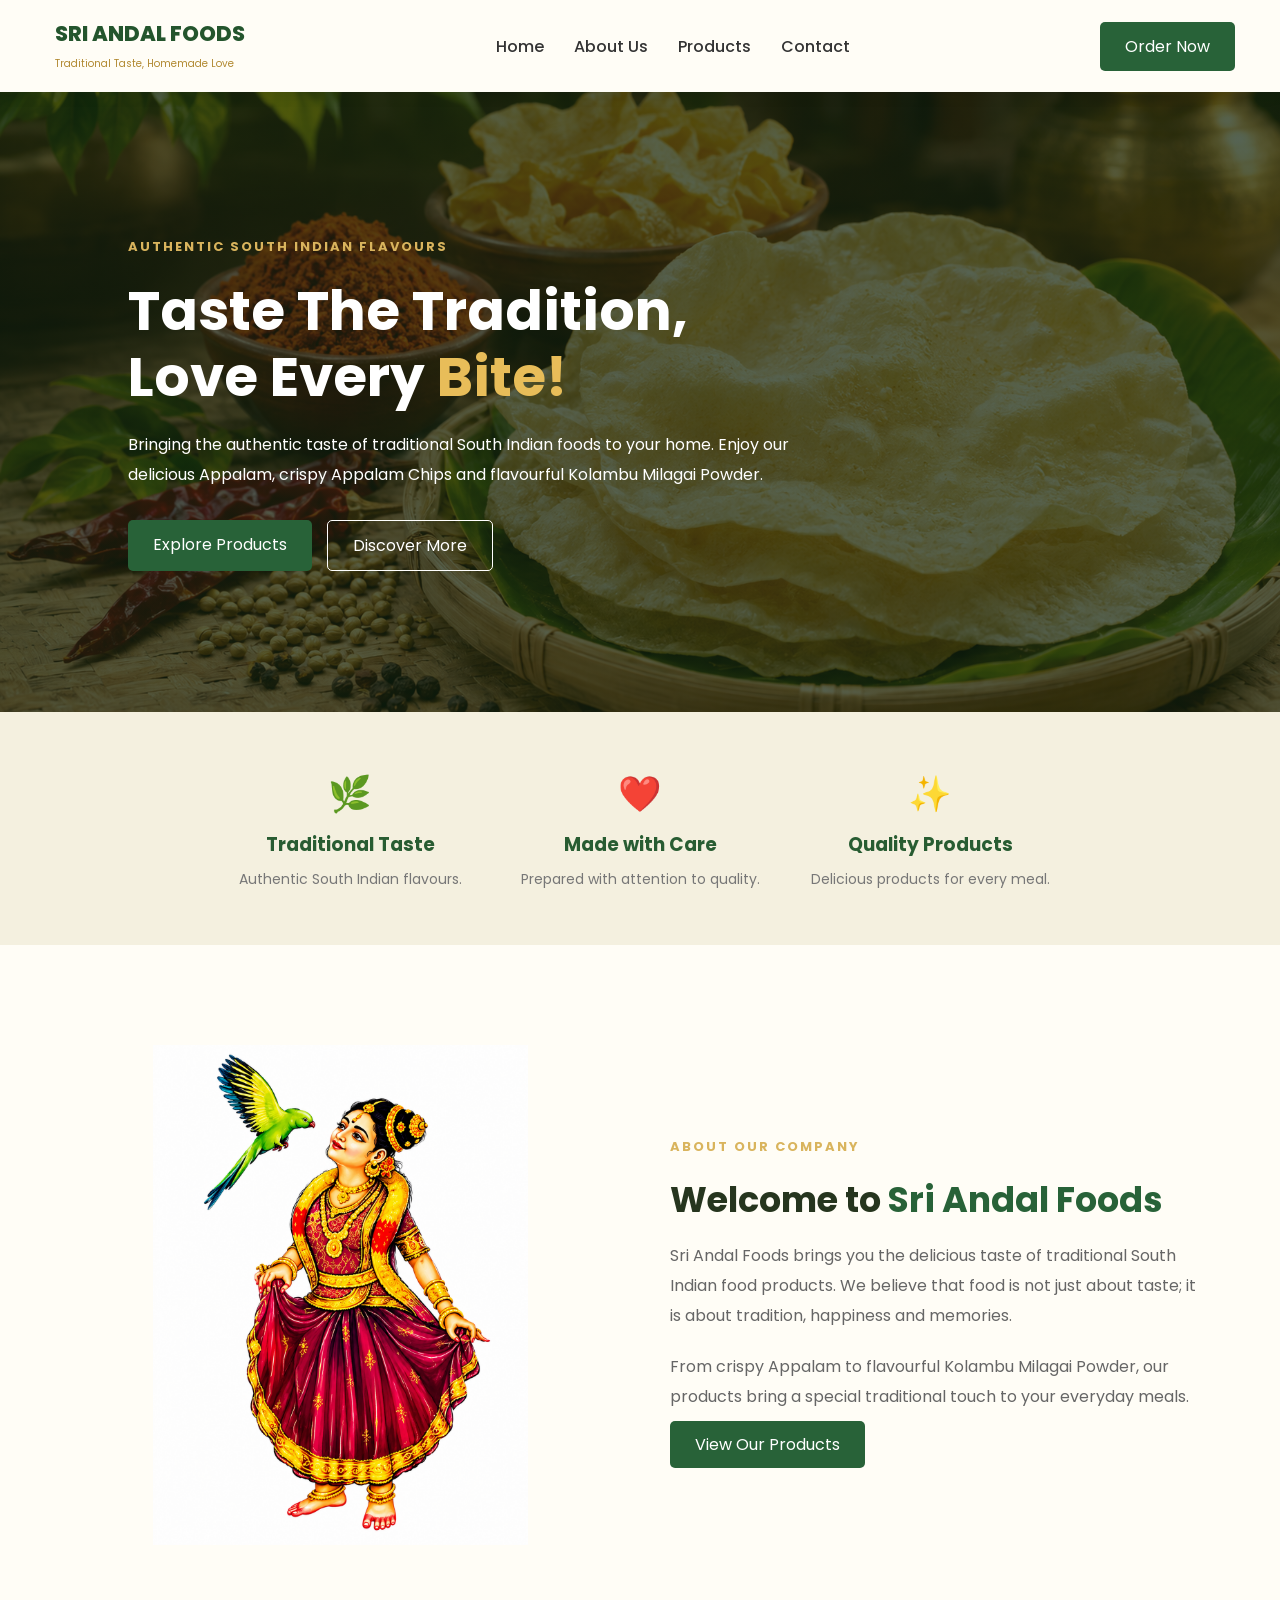
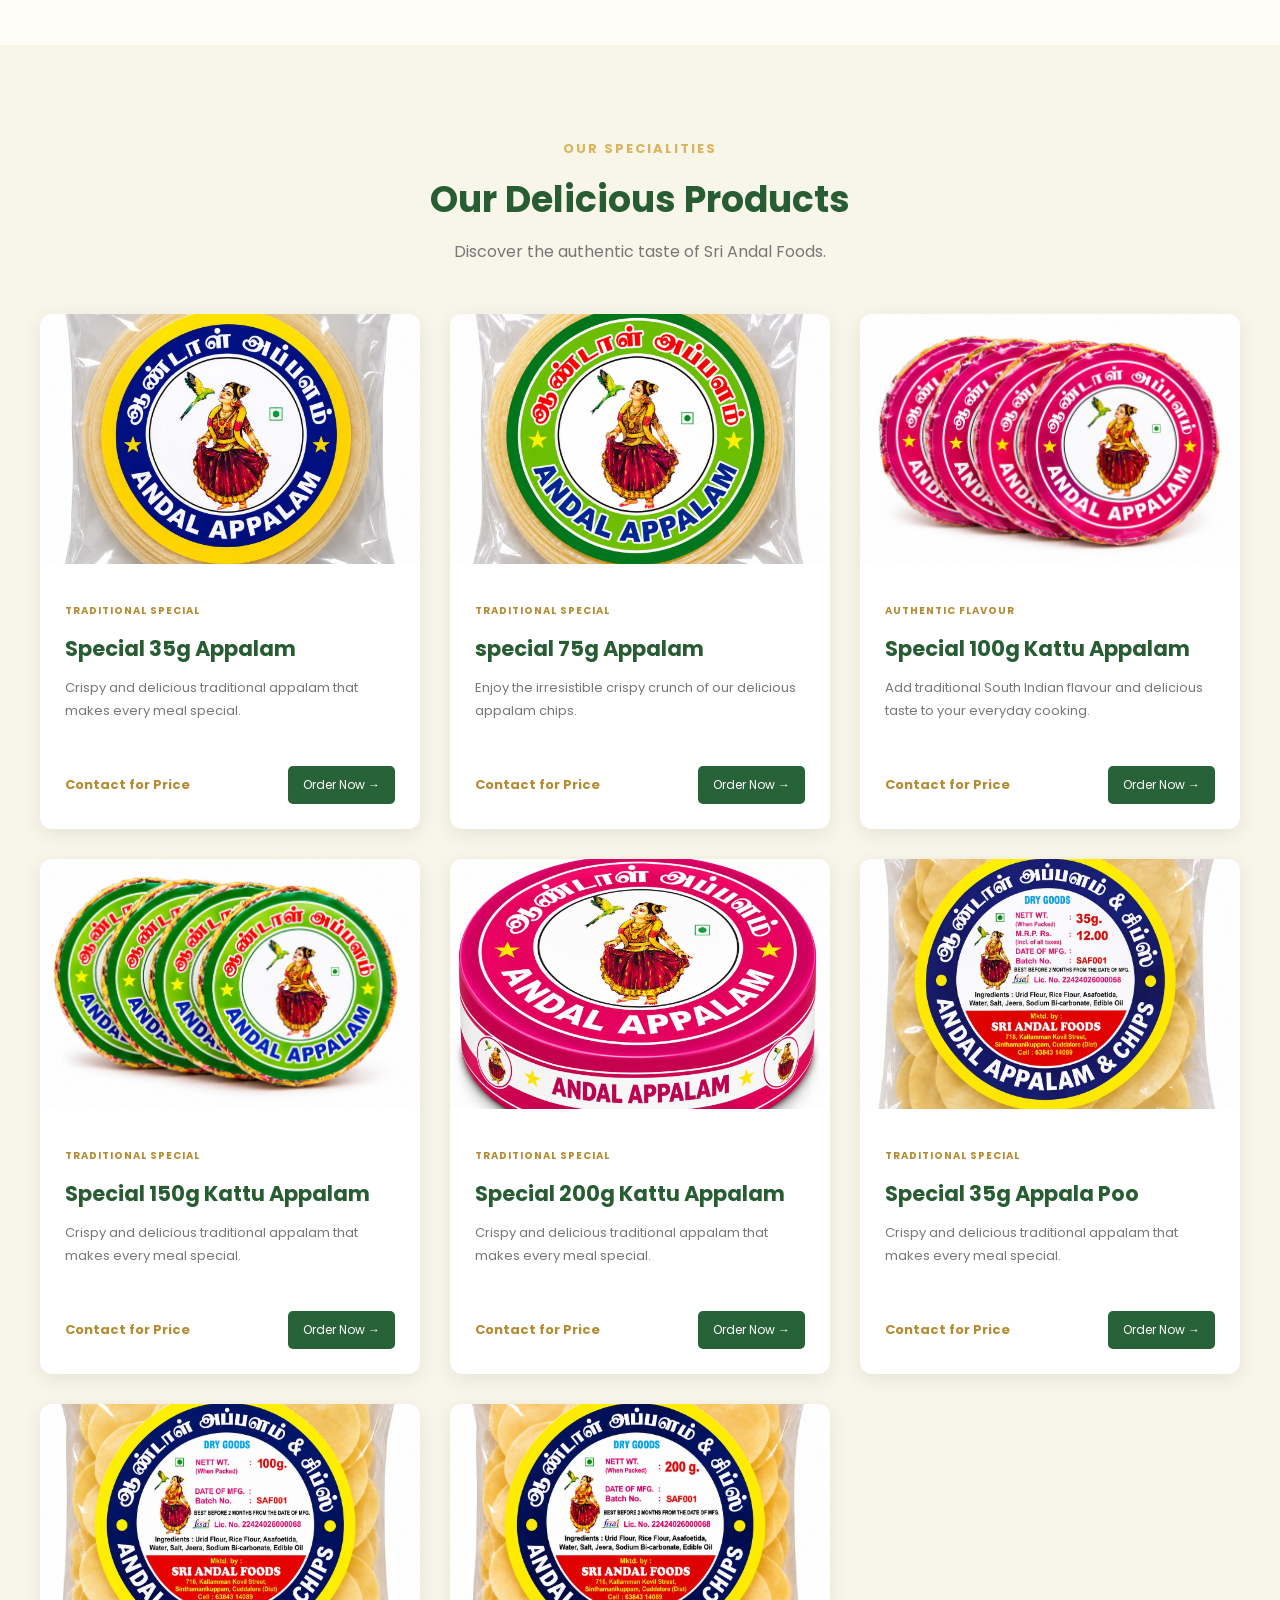
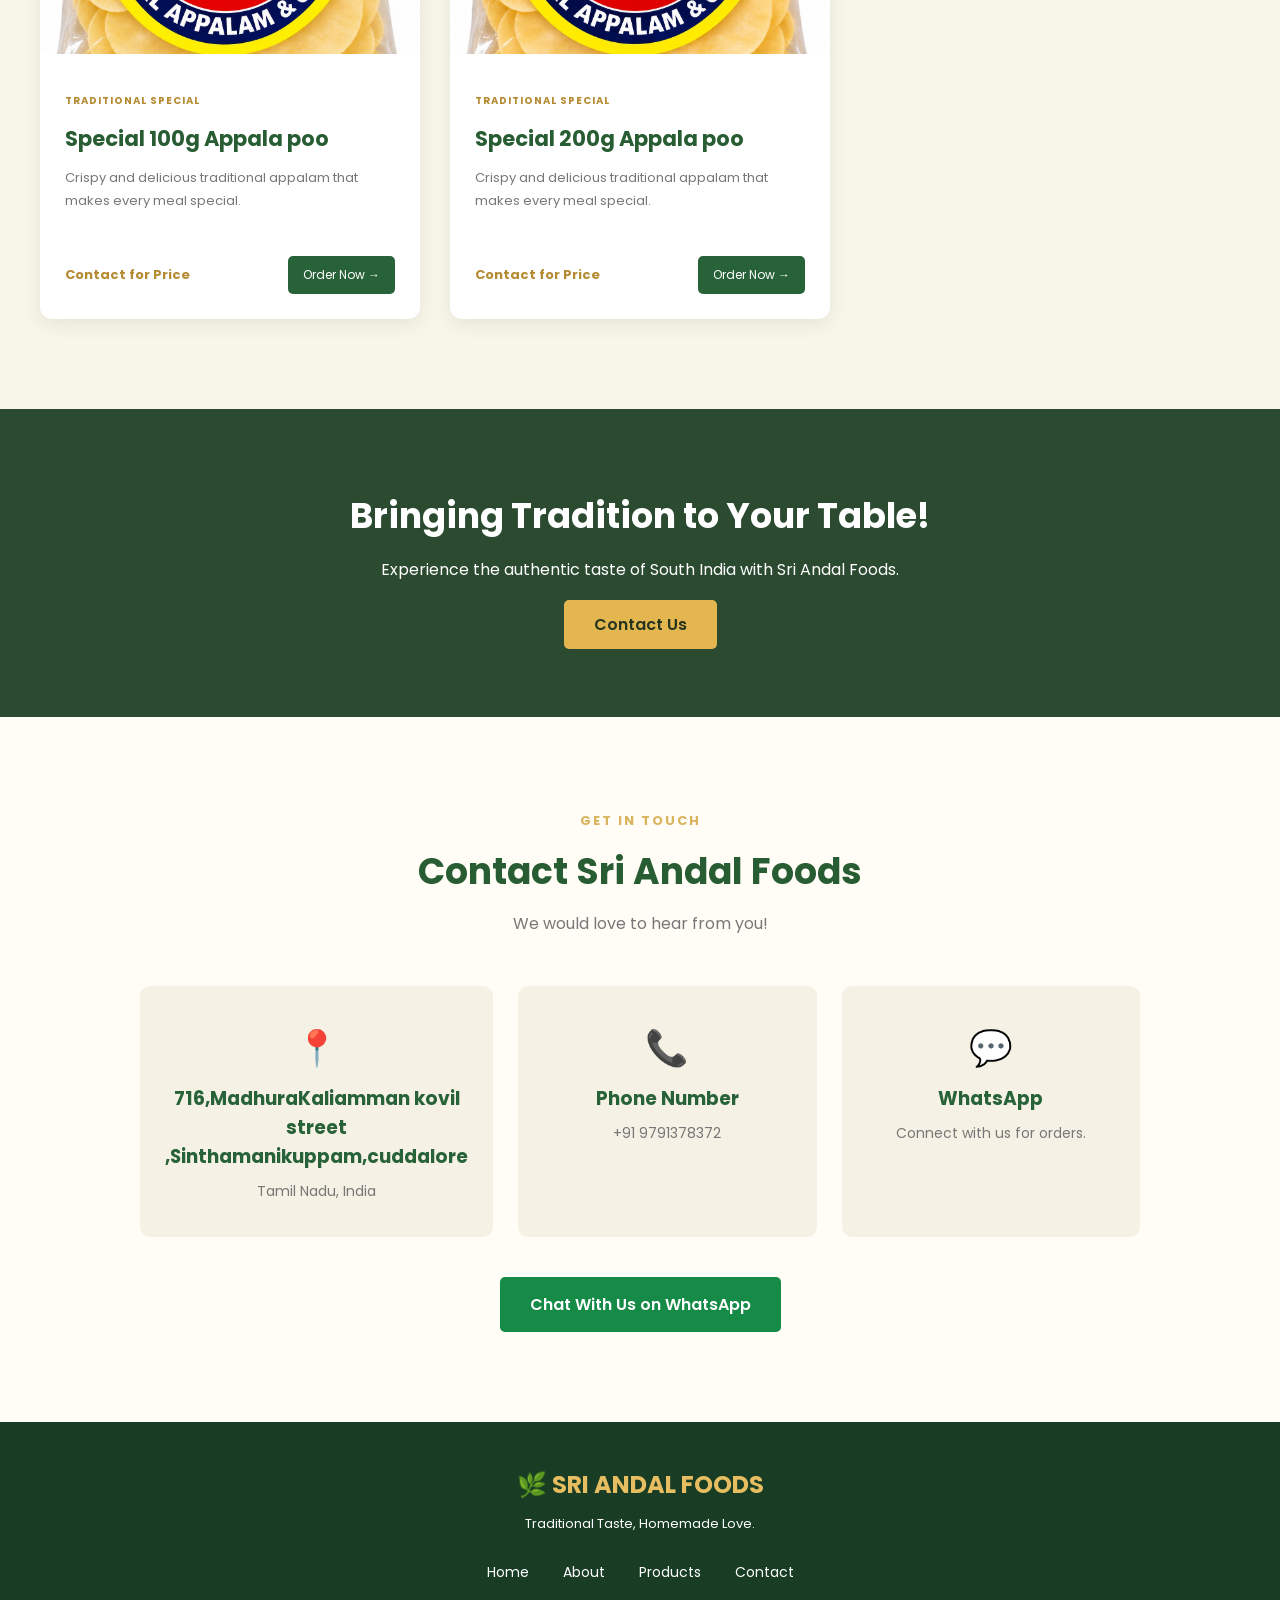
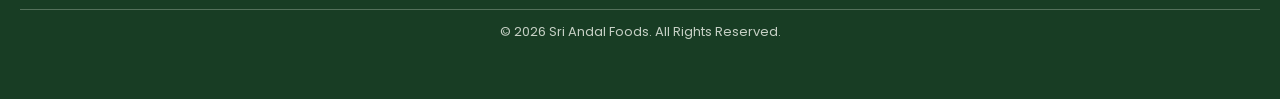
==== index.html @ ff87622d "Sri_Andal_Foods" ====
<!DOCTYPE html>
<html lang="en">
<head>
    <meta charset="UTF-8">
    <meta name="viewport" content="width=device-width, initial-scale=1.0">

    <title>Sri Andal Foods | Traditional Taste</title>

    <link rel="stylesheet" href="style.css">

    <link rel="preconnect" href="https://fonts.googleapis.com">
    <link href="https://fonts.googleapis.com/css2?family=Poppins:wght@400;500;600;700;800&display=swap" rel="stylesheet">
</head>

<body>

    <!-- NAVBAR -->

    <header>
        <nav class="navbar">

            <div class="logo">
                <span></span>
                <div>
                    <h2>SRI ANDAL FOODS</h2>
                    <small>Traditional Taste, Homemade Love</small>
                </div>
            </div>

            <ul class="nav-links" id="navLinks">
                <li><a href="#home">Home</a></li>
                <li><a href="#about">About Us</a></li>
                <li><a href="#products">Products</a></li>
                <li><a href="#contact">Contact</a></li>
            </ul>

            <a href="#products" class="nav-btn">Order Now</a>

            <div class="menu-icon" onclick="toggleMenu()">☰</div>

        </nav>
    </header>


    <!-- HOME SECTION -->

    <section class="hero" id="home">

        <div class="hero-content">

            <span class="tagline">AUTHENTIC SOUTH INDIAN FLAVOURS</span>

            <h1>
                Taste The Tradition,<br>
                Love Every <span>Bite!</span>
            </h1>

            <p>
                Bringing the authentic taste of traditional South Indian
                foods to your home. Enjoy our delicious Appalam,
                crispy Appalam Chips and flavourful Kolambu Milagai Powder.
            </p>

            <div class="hero-buttons">
                <a href="#products" class="primary-btn">Explore Products</a>
                <a href="#about" class="secondary-btn">Discover More</a>
            </div>

        </div>

    </section>


    <!-- FEATURES -->

    <section class="features">

        <div class="feature">
            <h2>🌿</h2>
            <h3>Traditional Taste</h3>
            <p>Authentic South Indian flavours.</p>
        </div>

        <div class="feature">
            <h2>❤️</h2>
            <h3>Made with Care</h3>
            <p>Prepared with attention to quality.</p>
        </div>

        <div class="feature">
            <h2>✨</h2>
            <h3>Quality Products</h3>
            <p>Delicious products for every meal.</p>
        </div>

    </section>


    <!-- ABOUT SECTION -->

    <section class="about" id="about">

        <div class="about-image">
            <img src="logo.png"
                 alt="Traditional Indian food">
        </div>

        <div class="about-content">

            <span class="section-tag">ABOUT OUR COMPANY</span>

            <h2>Welcome to <span>Sri Andal Foods</span></h2>

            <p>
                Sri Andal Foods brings you the delicious taste of
                traditional South Indian food products.

                We believe that food is not just about taste;
                it is about tradition, happiness and memories.
            </p>

            <p>
                From crispy Appalam to flavourful Kolambu
                Milagai Powder, our products bring a special
                traditional touch to your everyday meals.
            </p>

            <a href="#products" class="primary-btn">View Our Products</a>

        </div>

    </section>


    <!-- PRODUCTS SECTION -->

    <section class="products" id="products">

        <div class="section-heading">

            <span class="section-tag">OUR SPECIALITIES</span>

            <h2>Our Delicious Products</h2>

            <p>Discover the authentic taste of Sri Andal Foods.</p>

        </div>


        <div class="product-container">


            <!-- PRODUCT 1 -->

            <div class="product-card">

                <div class="product-image">
                    <img src="35g.jpeg"
                         alt="Appalam">
                </div>

                <div class="product-info">

                    <span class="product-label">TRADITIONAL SPECIAL</span>

                    <h3>Special 35g Appalam</h3>

                    <p>
                        Crispy and delicious traditional appalam
                        that makes every meal special.
                    </p>

                    <div class="product-bottom">
                        <h4>Contact for Price</h4>
                        <button onclick="orderProduct('Special 35g Appalam')">
                            Order Now →
                        </button>
                    </div>

                </div>

            </div>


            <!-- PRODUCT 2 -->

            <div class="product-card">

                <div class="product-image">
                    <img src="75g.jpeg"
                         alt="Appalam Chips">
                </div>

                <div class="product-info">

                    <span class="product-label">TRADITIONAL SPECIAL</span>

                    <h3>special 75g Appalam</h3>

                    <p>
                        Enjoy the irresistible crispy crunch
                        of our delicious appalam chips.
                    </p>

                    <div class="product-bottom">
                        <h4>Contact for Price</h4>
                        <button onclick="orderProduct('Appalam Chips')">
                            Order Now →
                        </button>
                    </div>

                </div>

            </div>


            <!-- PRODUCT 3 -->

            <div class="product-card">

                <div class="product-image">
                    <img src="r100g.jpeg"
                         alt="Special 100g Kattu Appalam">
                </div>

                <div class="product-info">

                    <span class="product-label">AUTHENTIC FLAVOUR</span>

                    <h3>Special 100g Kattu Appalam</h3>

                    <p>
                        Add traditional South Indian flavour
                        and delicious taste to your everyday cooking.
                    </p>

                    <div class="product-bottom">
                        <h4>Contact for Price</h4>
                        <button onclick="orderProduct('Special 100g Kattu Appalam')">
                            Order Now →
                        </button>
                    </div>

                </div>

            </div>
            <!--product 4-->
             <div class="product-card">

                <div class="product-image">
                    <img src="g150g.jpeg"
                         alt="Appalam">
                </div>

                <div class="product-info">

                    <span class="product-label">TRADITIONAL SPECIAL</span>

                    <h3>Special 150g Kattu Appalam</h3>

                    <p>
                        Crispy and delicious traditional appalam
                        that makes every meal special.
                    </p>

                    <div class="product-bottom">
                        <h4>Contact for Price</h4>
                        <button onclick="orderProduct('Special 150g Kattu Appalam')">
                            Order Now →
                        </button>
                    </div>

                </div>

            </div>
            <!--product 5-->
             <div class="product-card">

                <div class="product-image">
                    <img src="200g.jpeg"
                         alt="Appalam">
                </div>

                <div class="product-info">

                    <span class="product-label">TRADITIONAL SPECIAL</span>

                    <h3>Special 200g Kattu Appalam</h3>

                    <p>
                        Crispy and delicious traditional appalam
                        that makes every meal special.
                    </p>

                    <div class="product-bottom">
                        <h4>Contact for Price</h4>
                        <button onclick="orderProduct('Special 200g Kattu Appalam')">
                            Order Now →
                        </button>
                    </div>

                </div>

            </div>
            <!--product 6-->
             <div class="product-card">

                <div class="product-image">
                    <img src="poo35g.jpeg"
                         alt="Appalam">
                </div>

                <div class="product-info">

                    <span class="product-label">TRADITIONAL SPECIAL</span>

                    <h3>Special 35g Appala Poo</h3>

                    <p>
                        Crispy and delicious traditional appalam
                        that makes every meal special.
                    </p>

                    <div class="product-bottom">
                        <h4>Contact for Price</h4>
                        <button onclick="orderProduct('Special 35g Appala Poo')">
                            Order Now →
                        </button>
                    </div>

                </div>

            </div>
            <!--product 7-->
             <div class="product-card">

                <div class="product-image">
                    <img src="poo100g.jpeg"
                         alt="Appalam">
                </div>

                <div class="product-info">

                    <span class="product-label">TRADITIONAL SPECIAL</span>

                    <h3>Special 100g Appala poo</h3>

                    <p>
                        Crispy and delicious traditional appalam
                        that makes every meal special.
                    </p>

                    <div class="product-bottom">
                        <h4>Contact for Price</h4>
                        <button onclick="orderProduct('Special 100g Appala Poo')">
                            Order Now →
                        </button>
                    </div>

                </div>

            </div>
            <!--product 8-->
             <div class="product-card">

                <div class="product-image">
                    <img src="poo200g.jpeg"
                         alt="Appalam">
                </div>

                <div class="product-info">

                    <span class="product-label">TRADITIONAL SPECIAL</span>

                    <h3>Special 200g Appala poo</h3>

                    <p>
                        Crispy and delicious traditional appalam
                        that makes every meal special.
                    </p>

                    <div class="product-bottom">
                        <h4>Contact for Price</h4>
                        <button onclick="orderProduct('Special 200g Appala Poo')">
                            Order Now →
                        </button>
                    </div>

                </div>

            </div>

        </div>

    </section>


    <!-- BANNER -->

    <section class="banner">

        <div>
            <h2>Bringing Tradition to Your Table!</h2>
            <p>Experience the authentic taste of South India with Sri Andal Foods.</p>
            <a href="#contact" class="banner-btn">Contact Us</a>
        </div>

    </section>


    <!-- CONTACT SECTION -->

    <section class="contact" id="contact">

        <div class="section-heading">

            <span class="section-tag">GET IN TOUCH</span>

            <h2>Contact Sri Andal Foods</h2>

            <p>We would love to hear from you!</p>

        </div>


        <div class="contact-container">

            <div class="contact-box">

                <h2>📍</h2>
                <h3>716,MadhuraKaliamman kovil street ,Sinthamanikuppam,cuddalore</h3>
                <p>Tamil Nadu, India</p>

            </div>

            <div class="contact-box">

                <h2>📞</h2>
                <h3>Phone Number</h3>
                <p>+91 9791378372</p>

            </div>

            <div class="contact-box">

                <h2>💬</h2>
                <h3>WhatsApp</h3>
                <p>Connect with us for orders.</p>

            </div>

        </div>

        <a href="https://wa.me/91XXXXXXXXXX"
           class="whatsapp-btn" target="_blank">
            Chat With Us on WhatsApp
        </a>

    </section>


    <!-- FOOTER -->

    <footer>

        <h2>🌿 SRI ANDAL FOODS</h2>

        <p>Traditional Taste, Homemade Love.</p>

        <div class="footer-links">
            <a href="#home">Home</a>
            <a href="#about">About</a>
            <a href="#products">Products</a>
            <a href="#contact">Contact</a>
        </div>

        <hr>

        <p class="copyright">
            © 2026 Sri Andal Foods. All Rights Reserved.
        </p>

    </footer>


    <script src="script.js"></script>

</body>
</html>
---- style.css ----
* {
    margin: 0;
    padding: 0;
    box-sizing: border-box;
    font-family: 'Poppins', sans-serif;
    scroll-behavior: smooth;
}

body {
    background: #fffdf6;
    color: #26351e;
}

/* NAVBAR */

header {
    background: #fffdf6;
    position: sticky;
    top: 0;
    z-index: 1000;
    box-shadow: 0 2px 15px rgba(0,0,0,0.08);
}

.navbar {
    max-width: 1250px;
    margin: auto;
    padding: 18px 30px;
    display: flex;
    justify-content: space-between;
    align-items: center;
}

.logo {
    display: flex;
    align-items: center;
    gap: 10px;
}

.logo span {
    font-size: 35px;
}

.logo h2 {
    font-size: 21px;
    color: #24552d;
    font-weight: 800;
}

.logo small {
    color: #b28a32;
    font-size: 10px;
}

.nav-links {
    display: flex;
    gap: 30px;
    list-style: none;
}

.nav-links a {
    text-decoration: none;
    color: #333;
    font-weight: 500;
    transition: 0.3s;
}

.nav-links a:hover {
    color: #c18d27;
}

.nav-btn, .primary-btn {
    background: #286238;
    color: white;
    padding: 12px 25px;
    border-radius: 5px;
    text-decoration: none;
    transition: 0.3s;
}

.nav-btn:hover, .primary-btn:hover {
    background: #b68a2c;
}

.menu-icon {
    display: none;
    font-size: 28px;
    cursor: pointer;
}


/* HERO */

.hero {
    min-height: 620px;

    background:
    linear-gradient(rgba(15,35,15,0.70),
    rgba(15,35,15,0.70)),
    url("companybg.png");

    background-size: cover;
    background-position: center;

    display: flex;
    align-items: center;
    padding: 60px 10%;
}

.hero-content {
    max-width: 700px;
    color: white;
}

.tagline, .section-tag {
    color: #d9b45d;
    font-size: 13px;
    font-weight: 700;
    letter-spacing: 2px;
}

.hero h1 {
    font-size: 55px;
    line-height: 1.2;
    margin: 20px 0;
}

.hero h1 span {
    color: #e8bd59;
}

.hero p {
    font-size: 16px;
    line-height: 1.9;
    margin-bottom: 30px;
}

.hero-buttons {
    display: flex;
    gap: 15px;
    flex-wrap: wrap;
}

.secondary-btn {
    color: white;
    border: 1px solid white;
    padding: 12px 25px;
    text-decoration: none;
    border-radius: 5px;
}


/* FEATURES */

.features {
    display: flex;
    justify-content: center;
    gap: 40px;
    padding: 55px 20px;
    background: #f4f0df;
    text-align: center;
    flex-wrap: wrap;
}

.feature {
    width: 250px;
}

.feature h2 {
    font-size: 35px;
}

.feature h3 {
    margin: 10px 0;
    color: #285c32;
}

.feature p {
    color: #777;
    font-size: 14px;
}


/* ABOUT */

.about {
    max-width: 1200px;
    margin: auto;
    padding: 100px 30px;
    display: flex;
    align-items: center;
    gap: 60px;
}

.about-image {
    flex: 1;
    display: flex;
    justify-content: center;
    align-items: center;
    background: transparent;
}

.about-image img {
    width: 100%;
    height: 500px;
    object-fit: contain;
    object-position: center;
    border-radius: 12px;
    box-shadow: none;
}
.about-content {
    flex: 1;
}

.about-content h2 {
    font-size: 35px;
    margin: 15px 0;
}

.about-content h2 span {
    color: #286238;
}

.about-content p {
    color: #666;
    line-height: 1.9;
    margin-bottom: 20px;
}


/* PRODUCTS */

.products {
    background: #f8f5e9;
    padding: 90px 30px;
}

.section-heading {
    text-align: center;
    margin-bottom: 50px;
}

.section-heading h2 {
    font-size: 36px;
    margin: 12px 0;
    color: #285c32;
}

.section-heading p {
    color: #777;
}

.product-container {
    max-width: 1200px;
    margin: auto;
    display: grid;
    grid-template-columns: repeat(3, 1fr);
    gap: 30px;
}

.product-card {
    background: white;
    border-radius: 12px;
    overflow: hidden;
    box-shadow: 0 5px 20px rgba(0,0,0,0.08);
    transition: 0.4s;
}

.product-card:hover {
    transform: translateY(-10px);
    box-shadow: 0 15px 30px rgba(0,0,0,0.13);
}

.product-image {
    overflow: hidden;
}

.product-image img {
    width: 100%;
    height: 250px;
    object-fit: cover;
    transition: 0.5s;
}

.product-card:hover img {
    transform: scale(1.08);
}

.product-info {
    padding: 25px;
}

.product-label {
    font-size: 10px;
    color: #b58b32;
    font-weight: 700;
    letter-spacing: 1px;
}

.product-info h3 {
    margin: 12px 0;
    font-size: 21px;
    color: #285c32;
}

.product-info p {
    font-size: 13px;
    line-height: 1.8;
    color: #777;
    min-height: 70px;
}

.product-bottom {
    display: flex;
    justify-content: space-between;
    align-items: center;
    gap: 10px;
    margin-top: 20px;
}

.product-bottom h4 {
    font-size: 13px;
    color: #b58b32;
}

.product-bottom button {
    border: none;
    background: #286238;
    color: white;
    padding: 10px 15px;
    cursor: pointer;
    border-radius: 5px;
    font-size: 12px;
}

.product-bottom button:hover {
    background: #b58b32;
}


/* BANNER */

.banner {
    background: linear-gradient(rgba(20,55,27,0.9),
    rgba(20,55,27,0.9)),
    url("https://images.unsplash.com/photo-1547592180-85f173990554?w=1400");

    background-size: cover;
    background-position: center;

    padding: 80px 20px;
    text-align: center;
    color: white;
}

.banner h2 {
    font-size: 35px;
    margin-bottom: 15px;
}

.banner p {
    margin-bottom: 30px;
}

.banner-btn {
    background: #e4b64f;
    color: #26351e;
    padding: 13px 30px;
    text-decoration: none;
    border-radius: 5px;
    font-weight: 600;
}


/* CONTACT */

.contact {
    padding: 90px 30px;
    text-align: center;
}

.contact-container {
    max-width: 1000px;
    margin: auto;
    display: grid;
    grid-template-columns: repeat(3, 1fr);
    gap: 25px;
    margin-bottom: 40px;
}

.contact-box {
    background: #f5f1e4;
    padding: 35px 15px;
    border-radius: 10px;
}

.contact-box h2 {
    font-size: 35px;
}

.contact-box h3 {
    margin: 10px;
    color: #286238;
}

.contact-box p {
    color: #777;
    font-size: 14px;
}

.whatsapp-btn {
    display: inline-block;
    background: #168b48;
    color: white;
    text-decoration: none;
    padding: 15px 30px;
    border-radius: 5px;
    font-weight: 600;
}

.whatsapp-btn:hover {
    background: #126d38;
}


/* FOOTER */

footer {
    background: #183d24;
    color: white;
    text-align: center;
    padding: 45px 20px;
}

footer h2 {
    color: #e6bd60;
}

footer p {
    margin: 12px 0;
    font-size: 13px;
}

.footer-links {
    margin: 25px 0;
}

.footer-links a {
    color: white;
    text-decoration: none;
    margin: 0 15px;
    font-size: 14px;
}

footer hr {
    border: 0;
    border-top: 1px solid #54715b;
}

.copyright {
    color: #c6d0c5;
}


/* RESPONSIVE DESIGN */

@media(max-width: 900px) {

    .nav-links {
        gap: 15px;
    }

    .product-container {
        grid-template-columns: repeat(2, 1fr);
    }

    .about {
        gap: 30px;
    }

}

@media(max-width: 650px) {

    .navbar {
        padding: 15px 20px;
    }

    .logo h2 {
        font-size: 16px;
    }

    .nav-btn {
        display: none;
    }

    .menu-icon {
        display: block;
    }

    .nav-links {
        display: none;
        position: absolute;
        top: 75px;
        left: 0;
        width: 100%;
        background: white;
        flex-direction: column;
        padding: 25px;
        text-align: center;
    }

    .nav-links.active {
        display: flex;
    }

    .hero {
        min-height: 550px;
        padding: 50px 25px;
    }

    .hero h1 {
        font-size: 38px;
    }

    .about {
        flex-direction: column;
        padding: 60px 25px;
    }

    .about-image img {
    width: 100%;
    height: 400px;
    object-fit: contain;
    object-position: center;
    }

    .about-content h2 {
        font-size: 28px;
    }

    .product-container {
        grid-template-columns: 1fr;
    }

    .contact-container {
        grid-template-columns: 1fr;
    }

    .section-heading h2 {
        font-size: 28px;
    }

    .banner h2 {
        font-size: 27px;
    }

    .features {
        gap: 30px;
    }

}
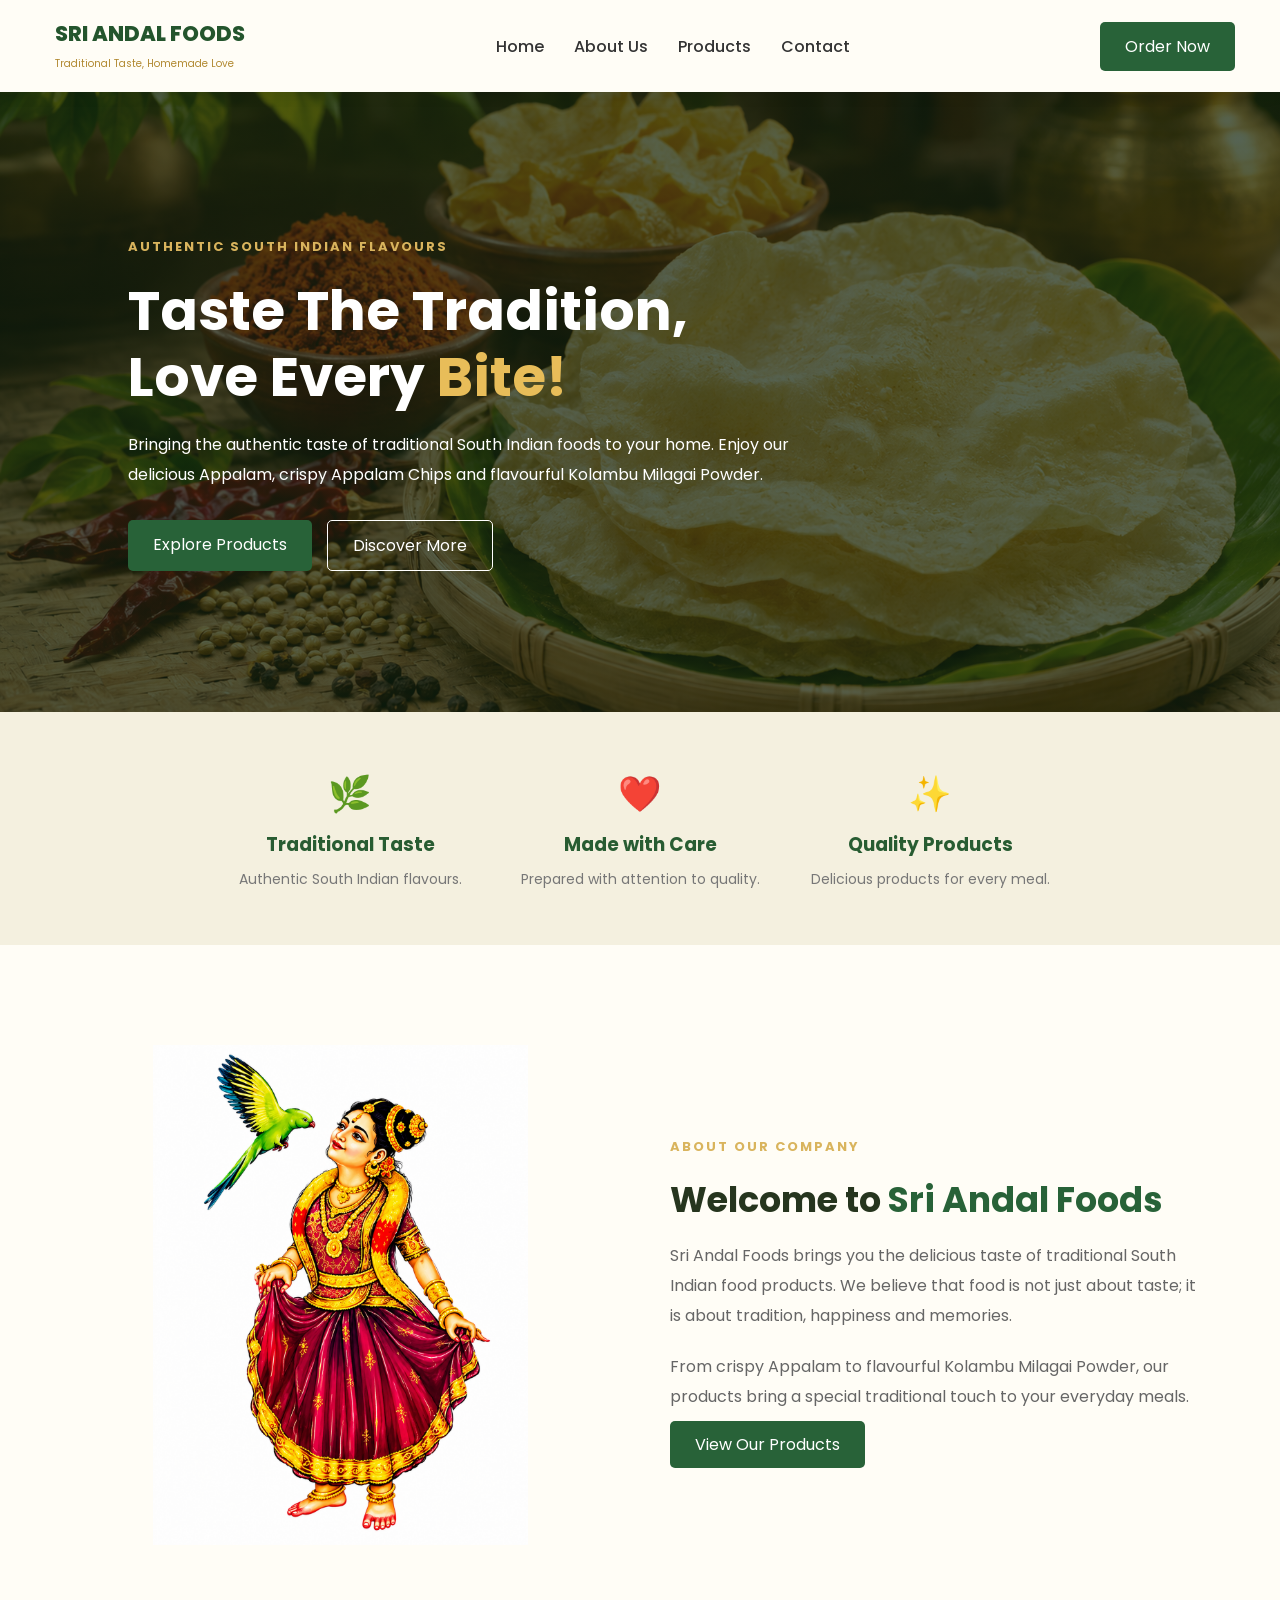
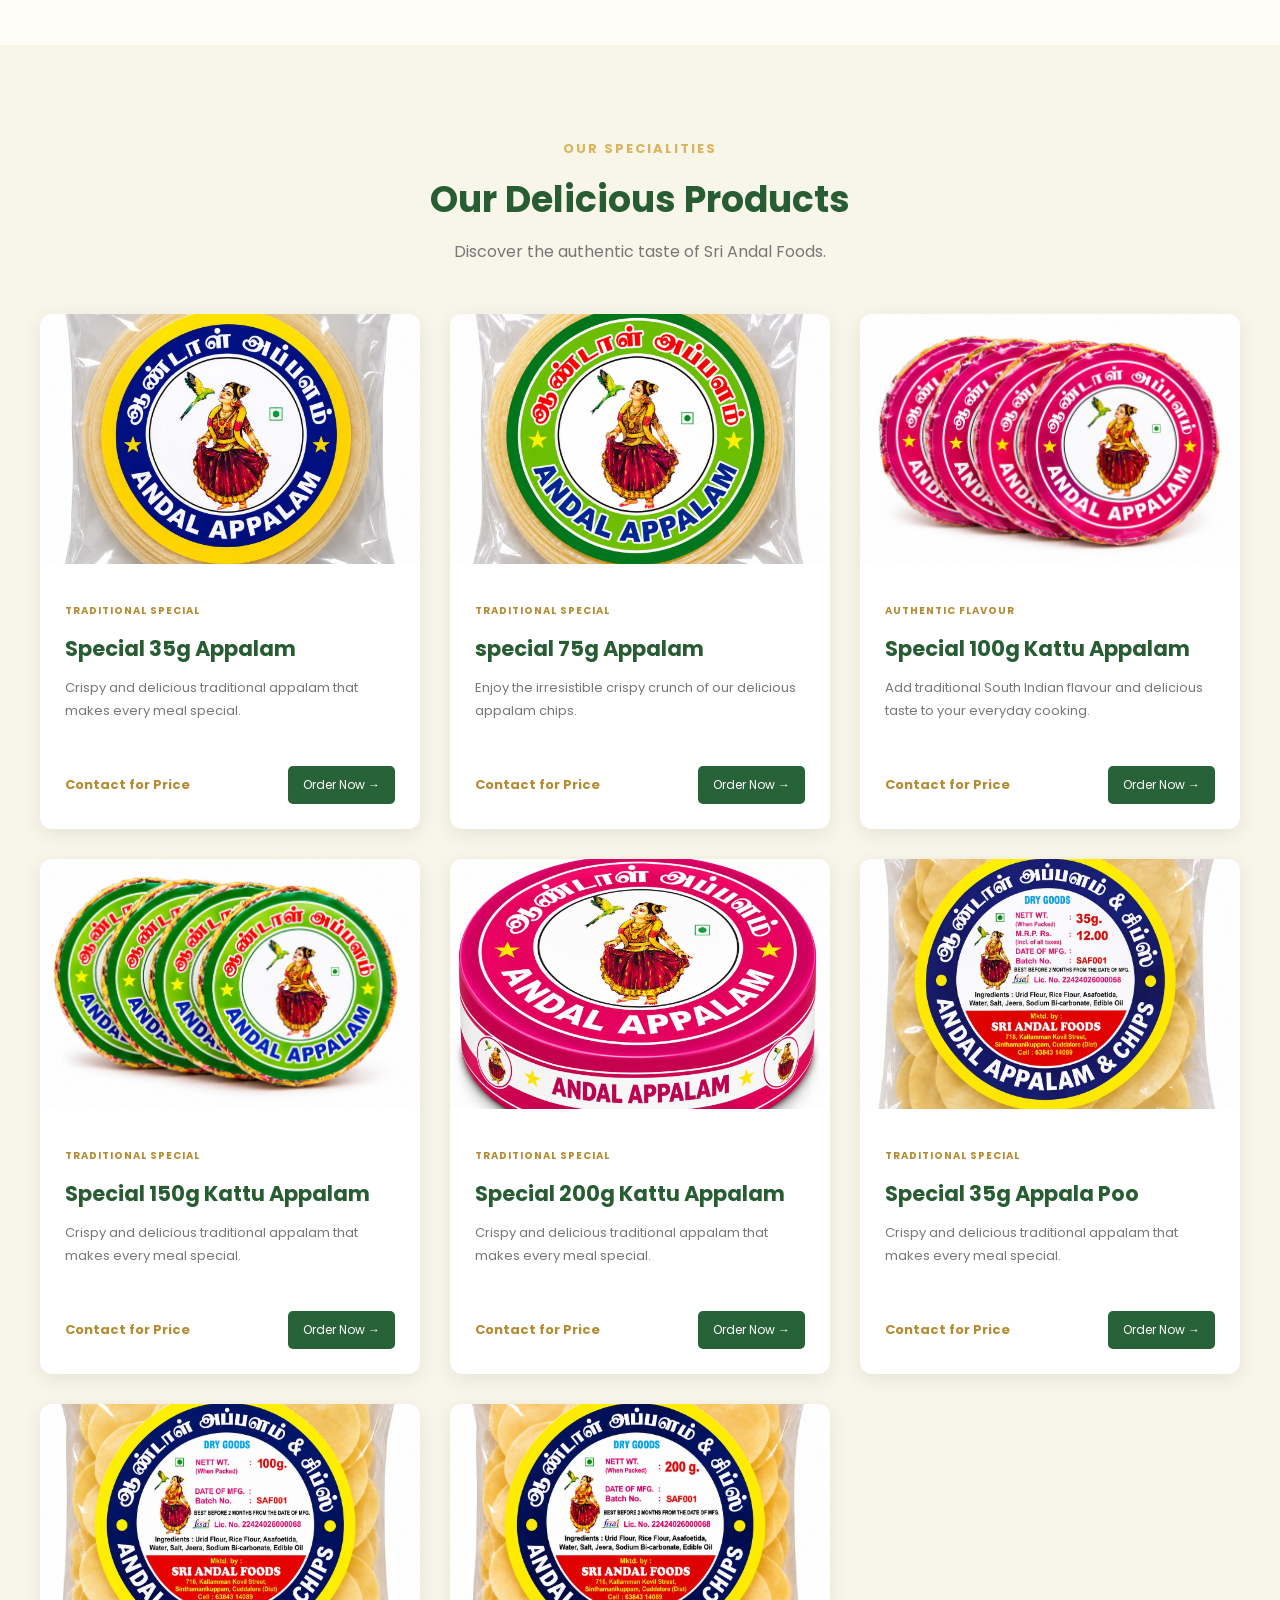
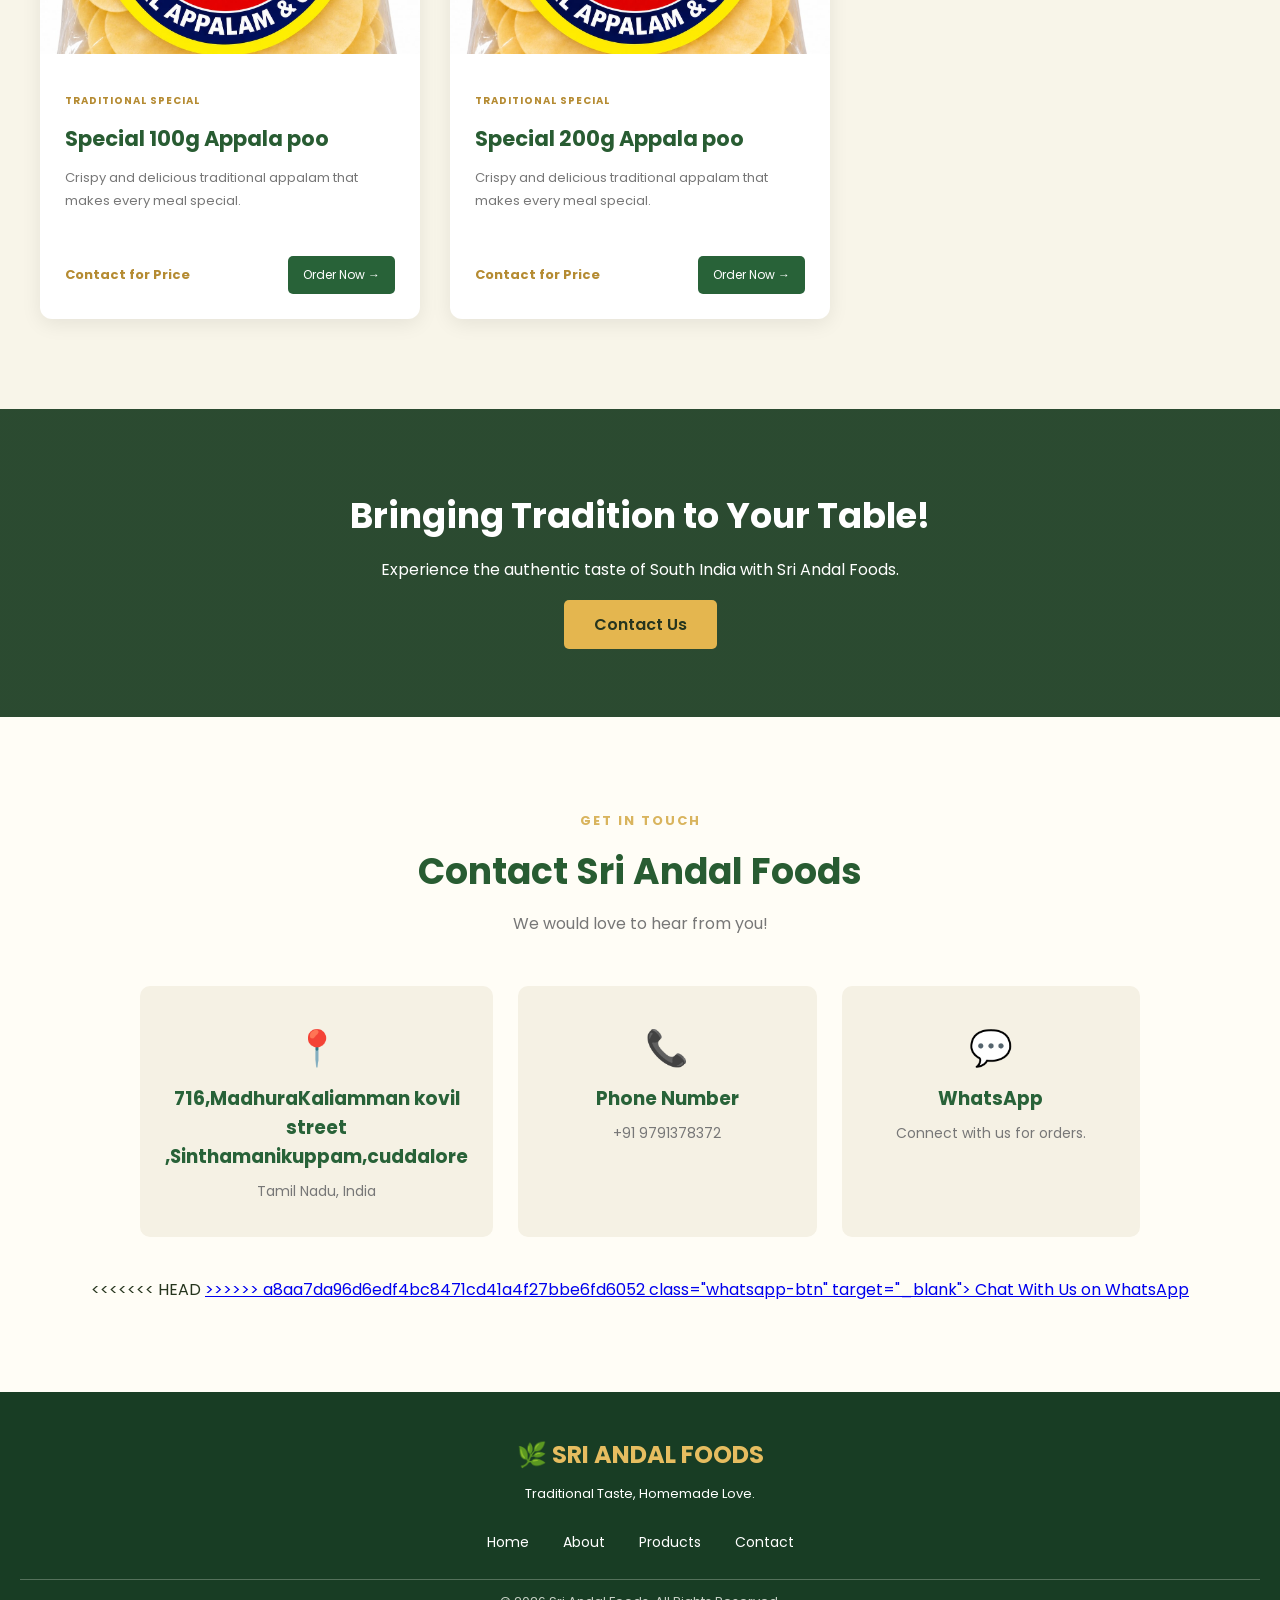
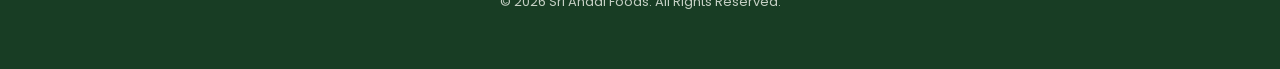
==== commit bde947d7: "Sri_Andal_Foods" ====
--- a/index.html
+++ b/index.html
@@ -11,6 +11,7 @@
 
     <link rel="preconnect" href="https://fonts.googleapis.com">
     <link href="https://fonts.googleapis.com/css2?family=Poppins:wght@400;500;600;700;800&display=swap" rel="stylesheet">
+    <meta name="google-site-verification" content="jvhb0Kff0AJtxoYeQcvBwSNNGuz4sWEW53EJdacNbC4" />
 </head>
 
 <body>
@@ -452,7 +453,11 @@
 
         </div>
 
-        <a href="https://wa.me/91XXXXXXXXXX"
+<<<<<<< HEAD
+        <a href="https://wa.me/919791378372"
+=======
+        <a href="https://wa.me/91 9791378372"
+>>>>>>> a8aa7da96d6edf4bc8471cd41a4f27bbe6fd6052
            class="whatsapp-btn" target="_blank">
             Chat With Us on WhatsApp
         </a>
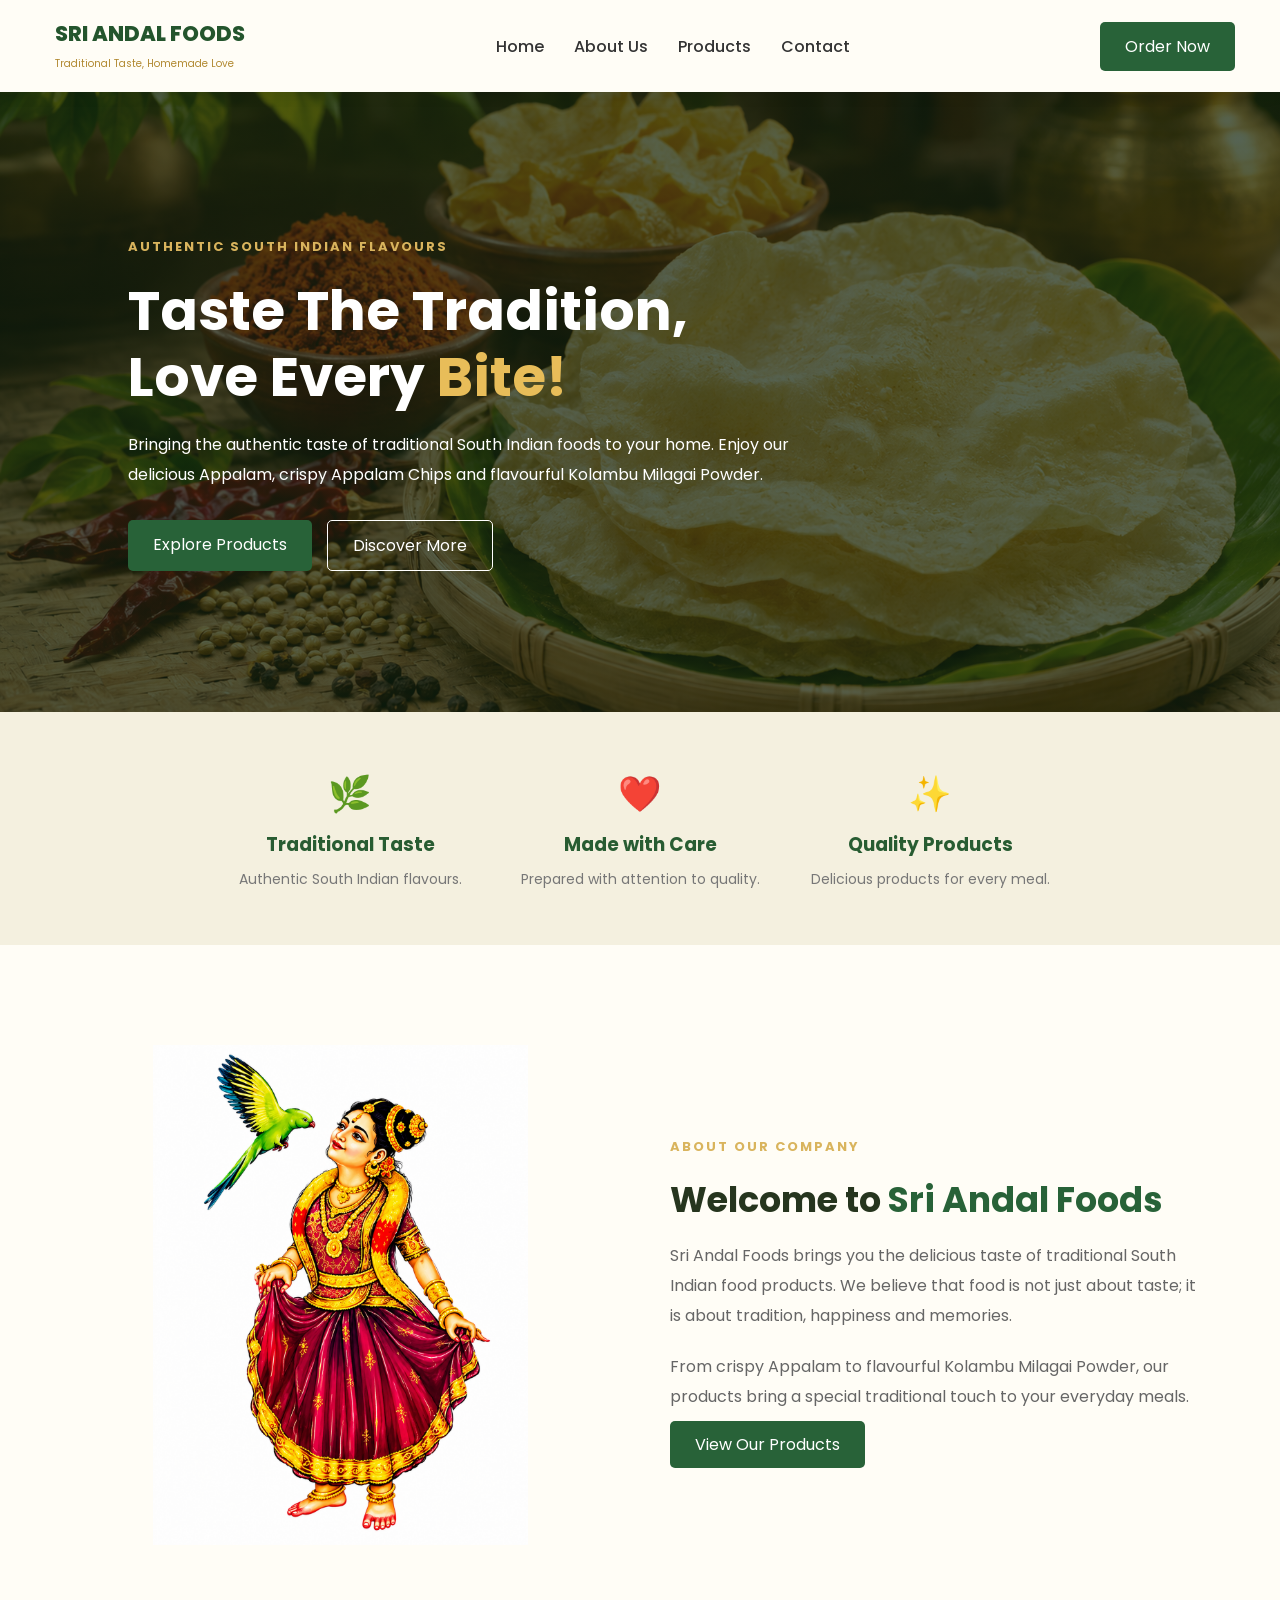
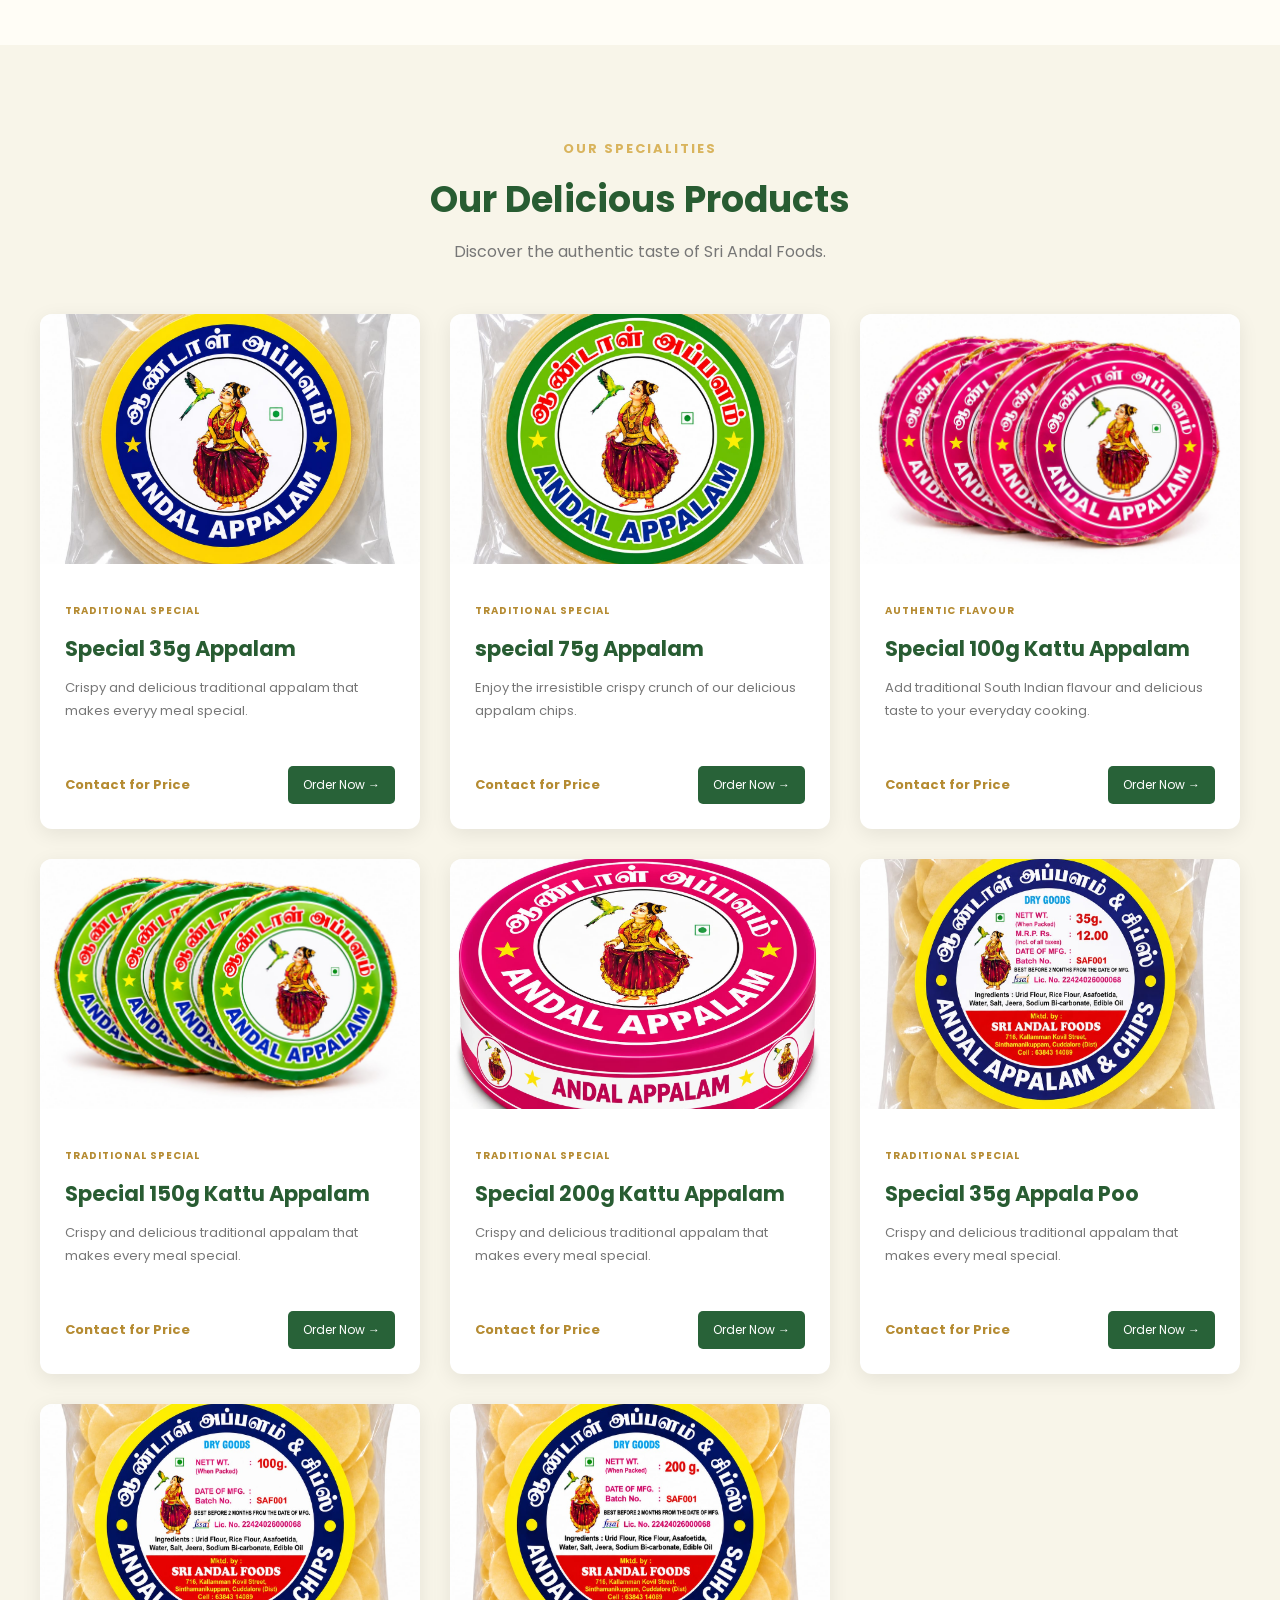
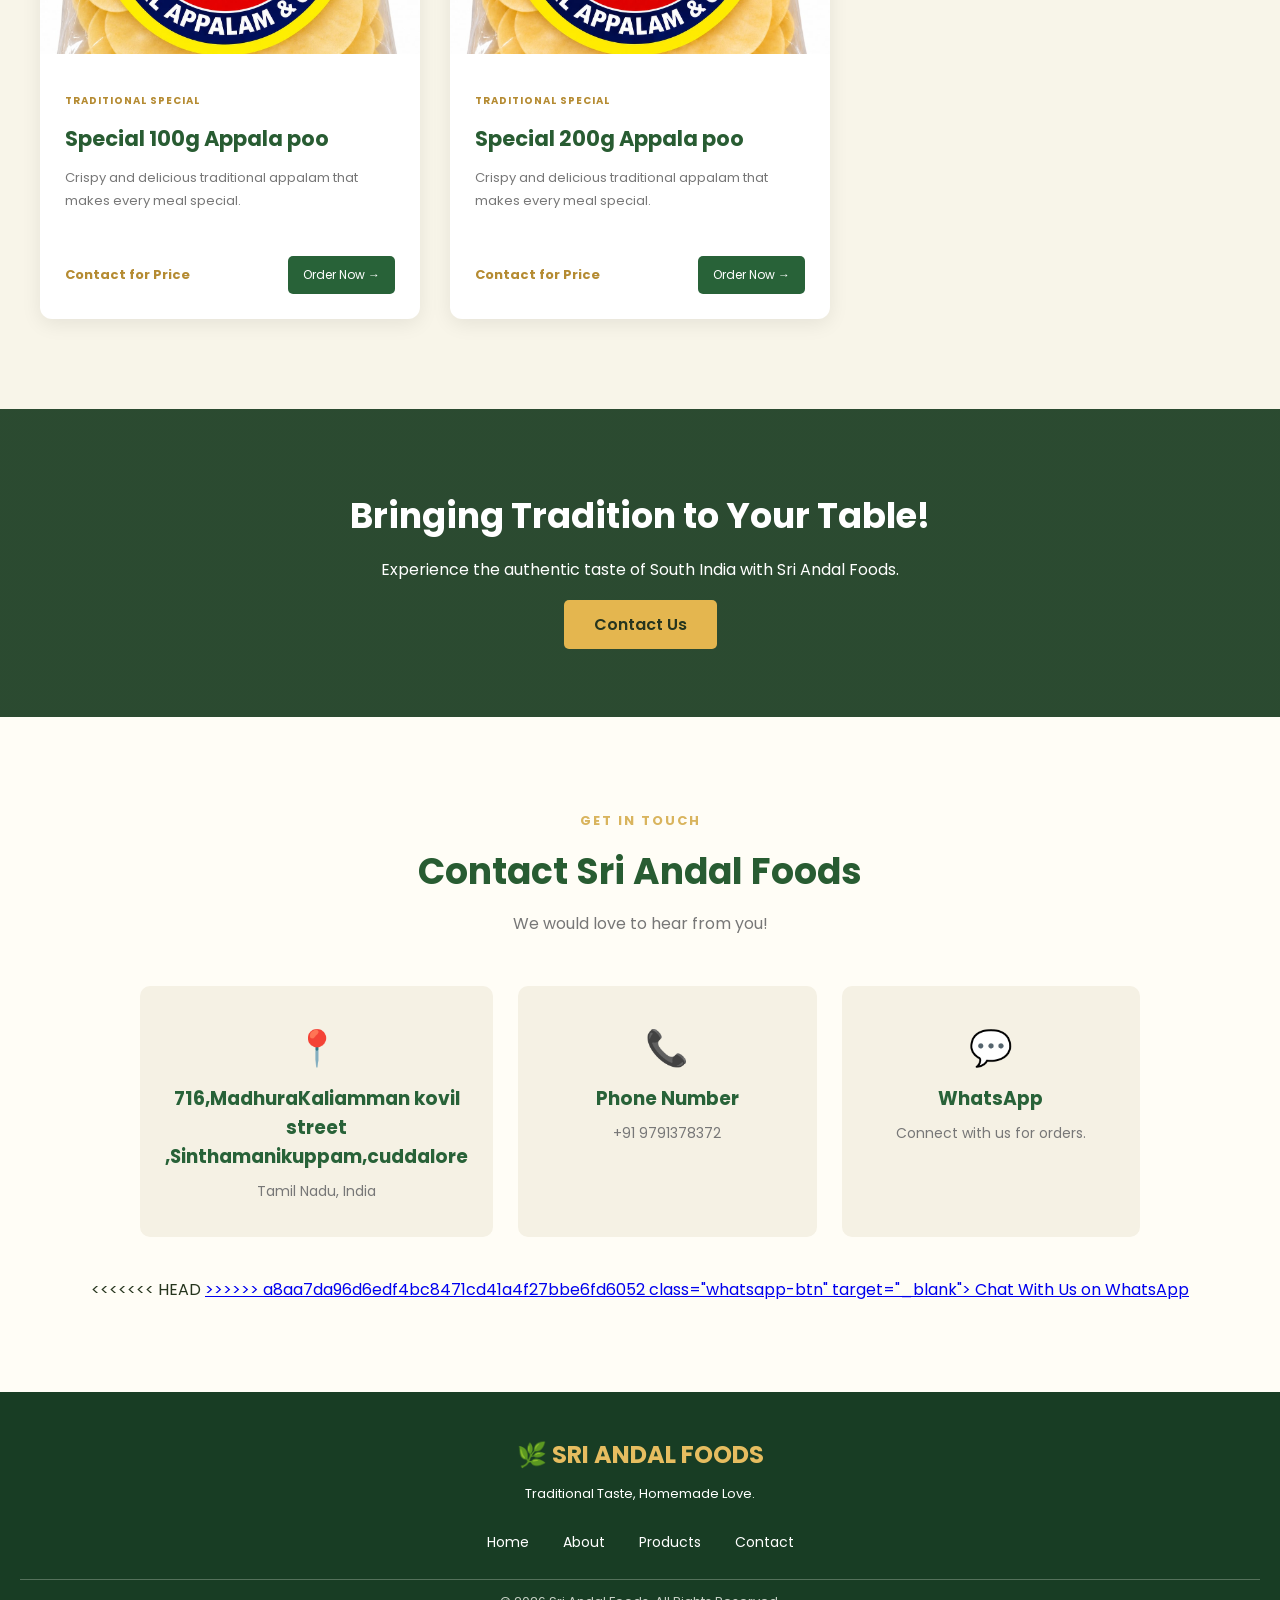
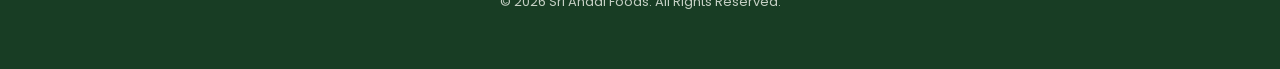
==== commit 1ae98f7f: "Sri_Andal_Foods" ====
--- a/index.html
+++ b/index.html
@@ -169,7 +169,7 @@
 
                     <p>
                         Crispy and delicious traditional appalam
-                        that makes every meal special.
+                        that makes everyy meal special.
                     </p>
 
                     <div class="product-bottom">
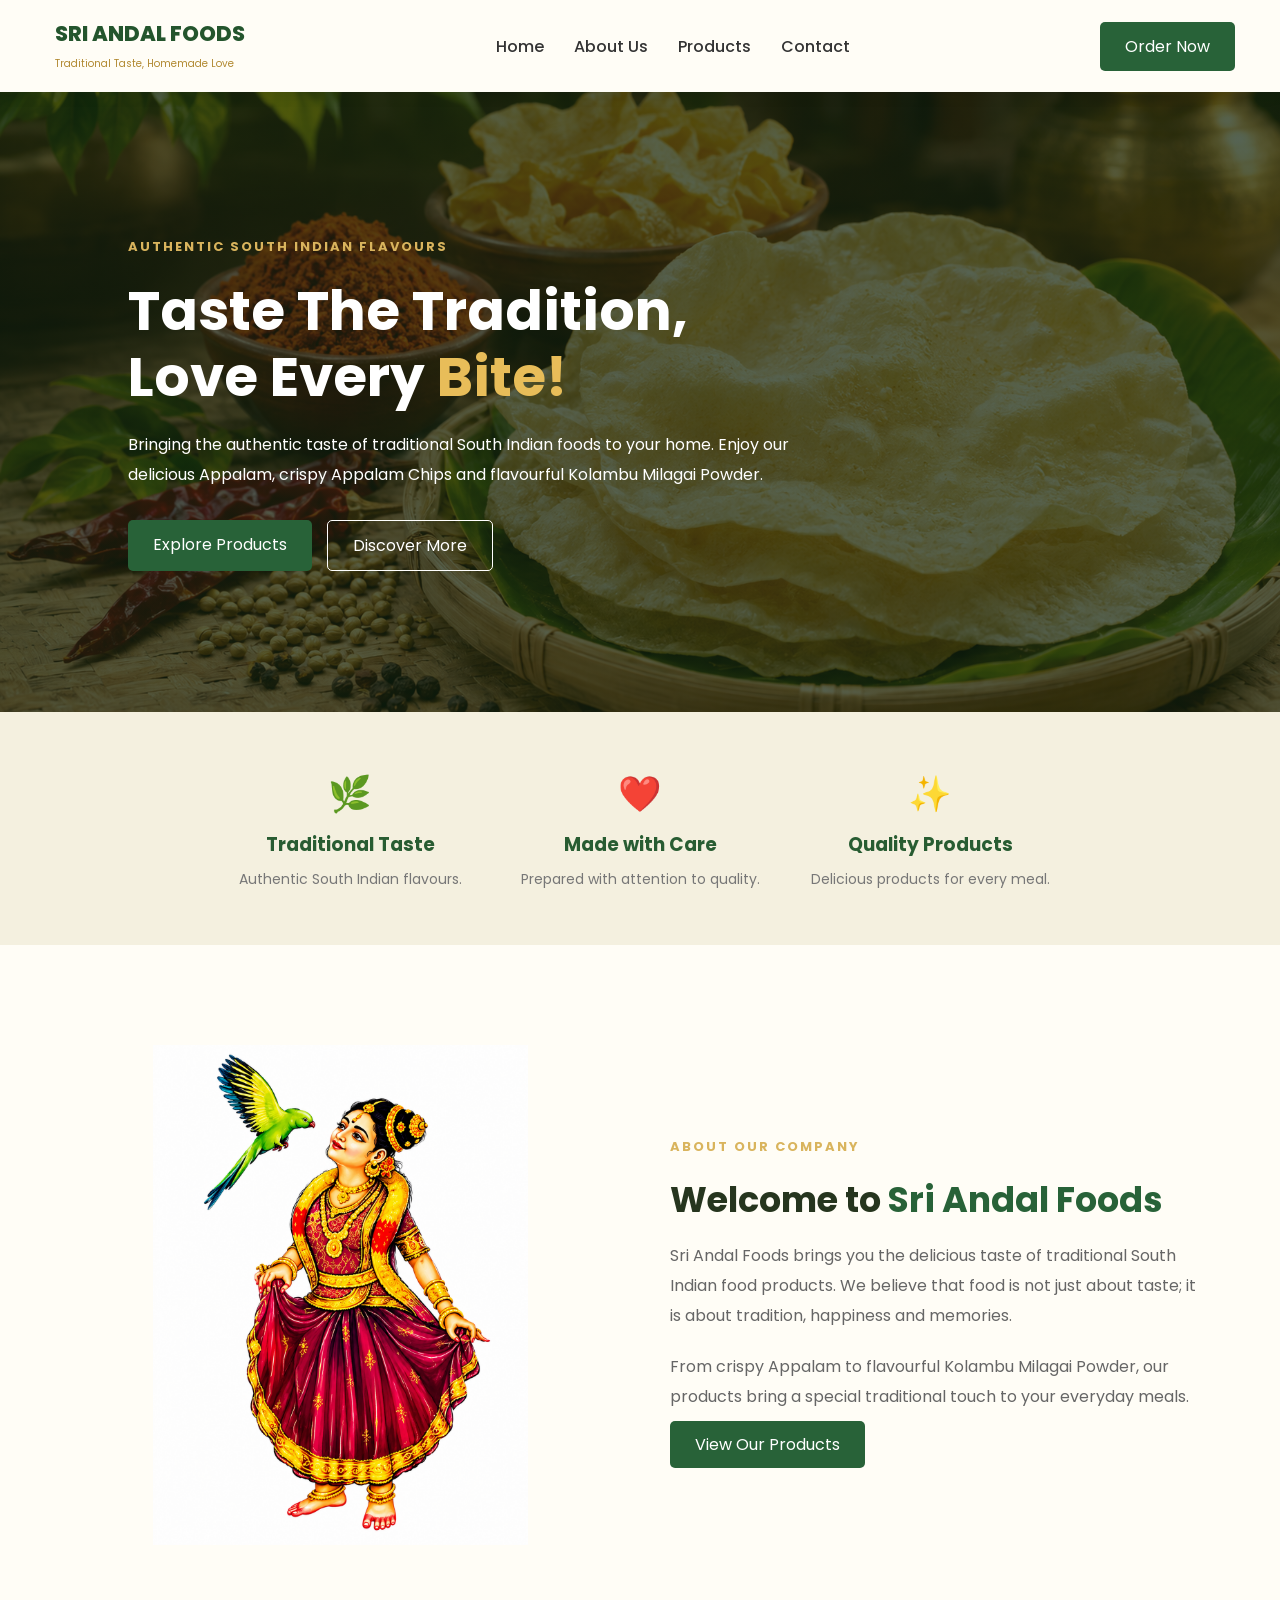
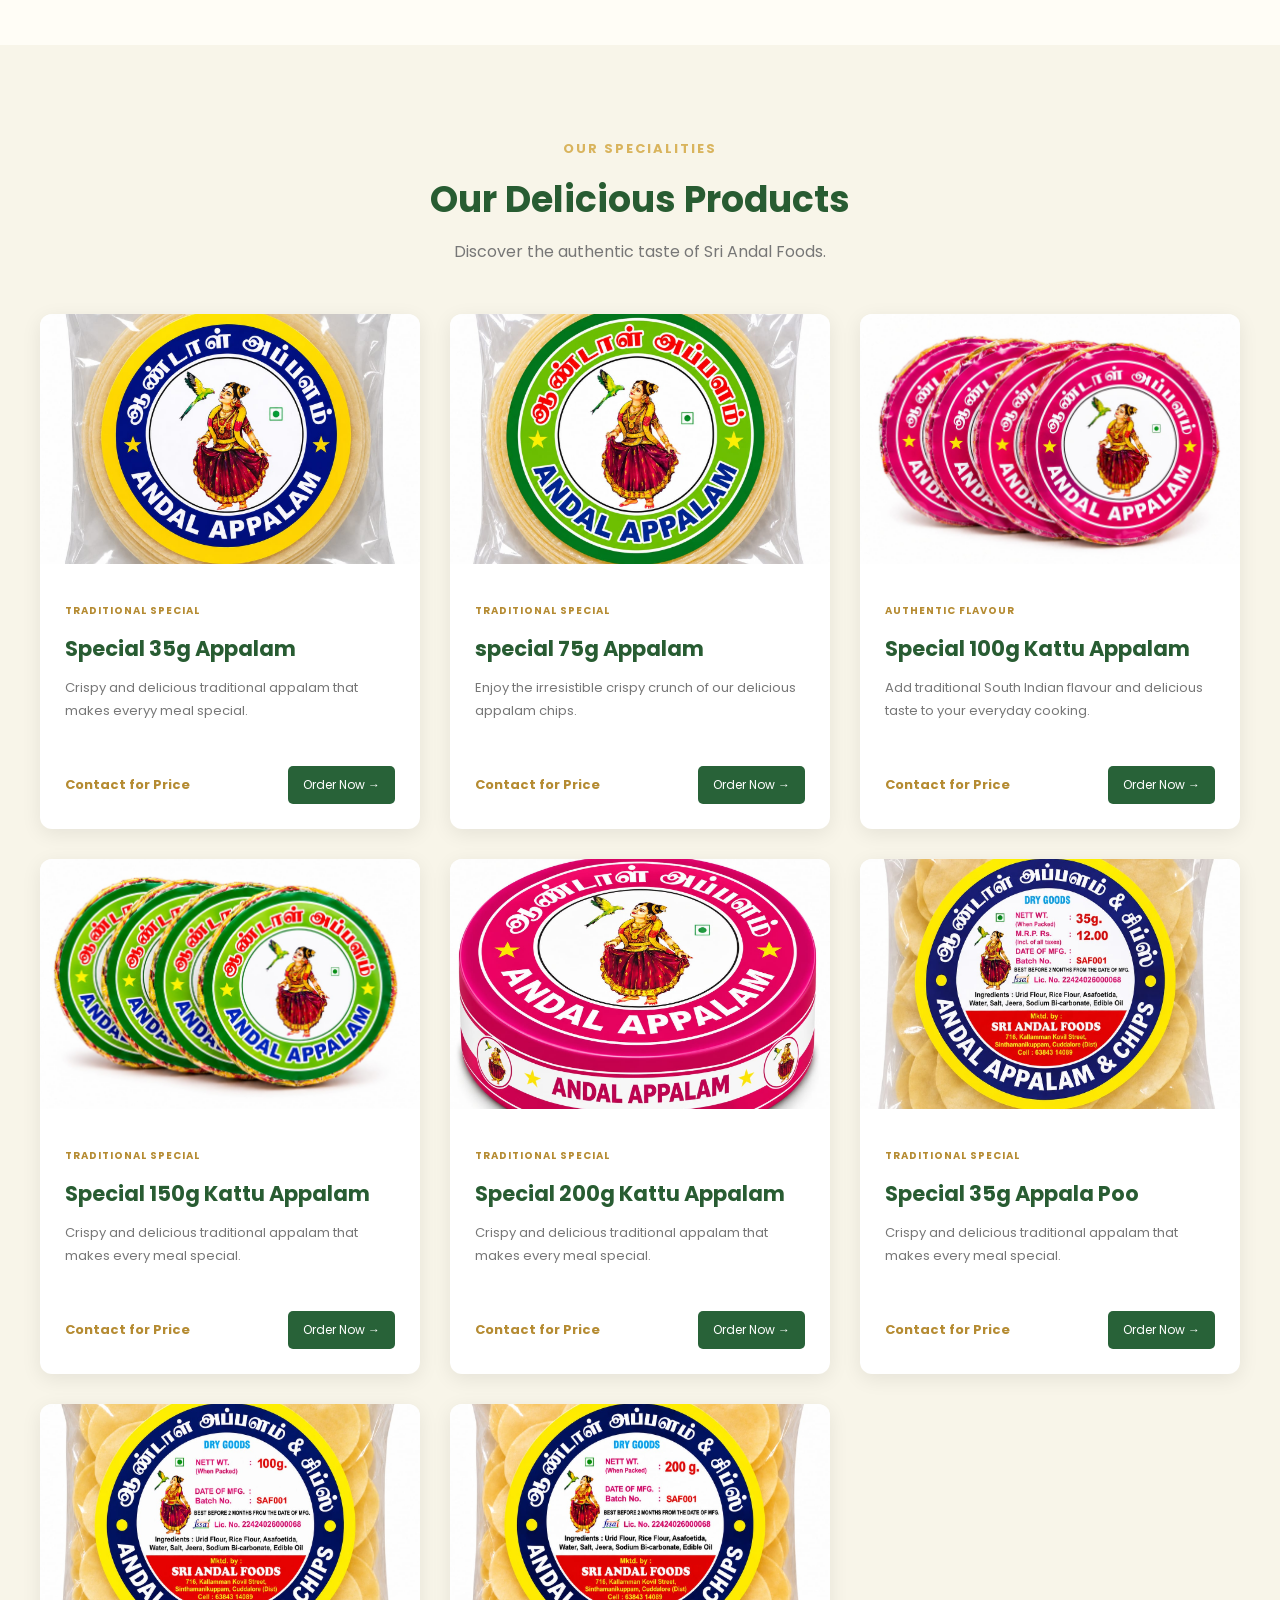
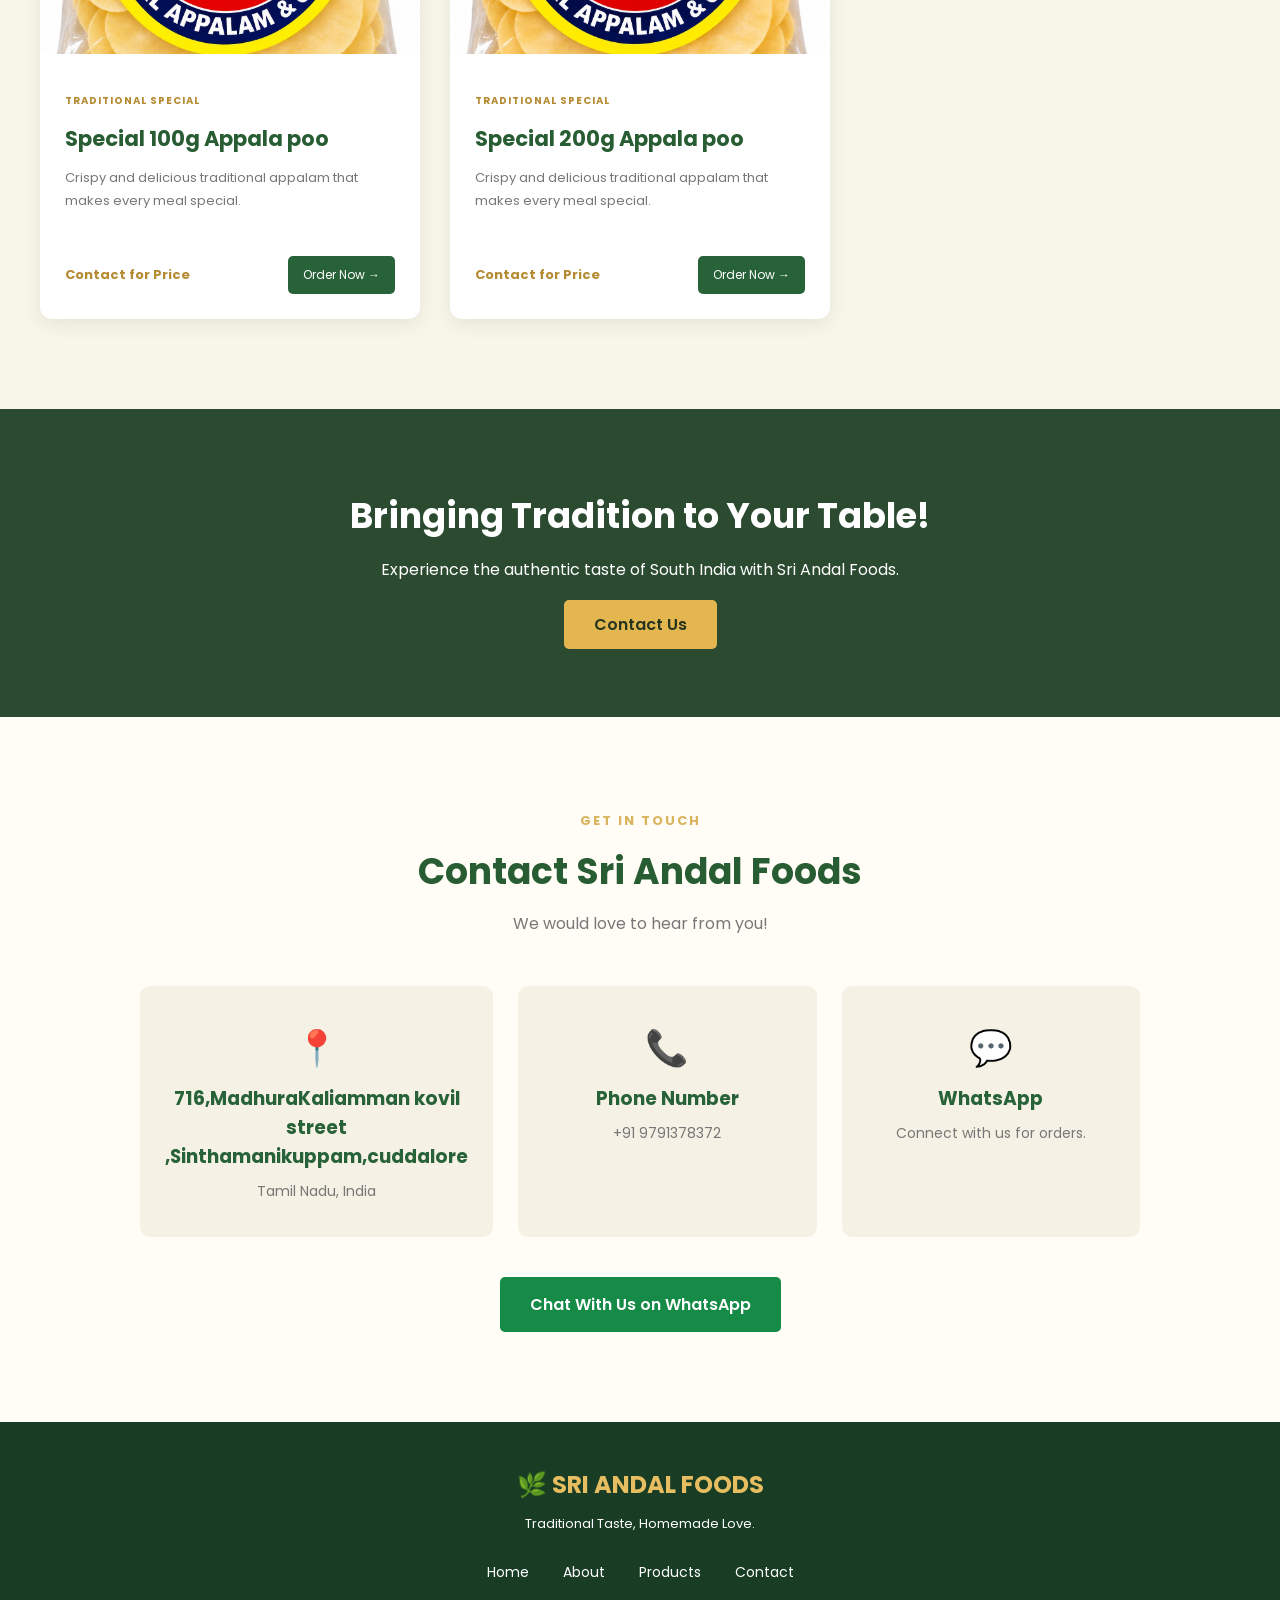
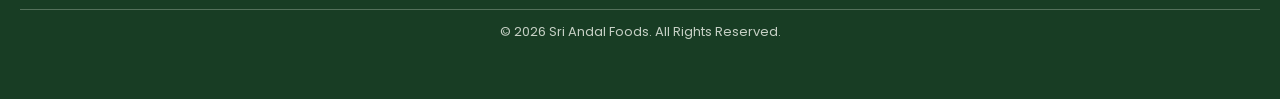
==== commit d594a00b: "Sri_Andal_Foods" ====
--- a/index.html
+++ b/index.html
@@ -453,11 +453,8 @@
 
         </div>
 
-<<<<<<< HEAD
-        <a href="https://wa.me/919791378372"
-=======
+
         <a href="https://wa.me/91 9791378372"
->>>>>>> a8aa7da96d6edf4bc8471cd41a4f27bbe6fd6052
            class="whatsapp-btn" target="_blank">
             Chat With Us on WhatsApp
         </a>
